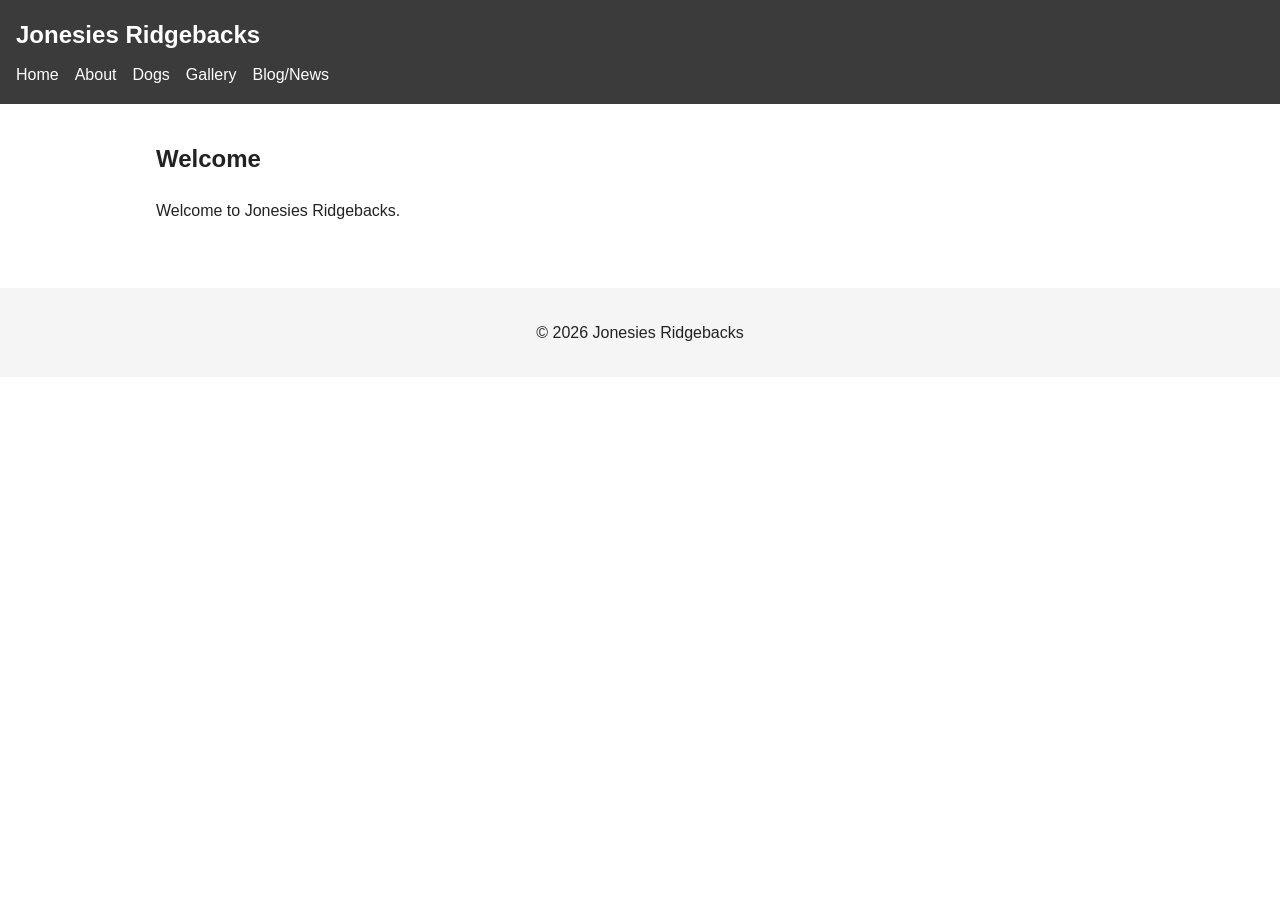
==== index.html @ 534202a7 "Initial scaffold for jonesiesridgebacks.co.uk (static HTML/CSS/JS)" ====
<!DOCTYPE html>
<html lang="en">
<head>
  <meta charset="UTF-8">
  <meta name="viewport" content="width=device-width, initial-scale=1.0">
  <title>Jonesies Ridgebacks</title>
  <meta name="description" content="Jonesies Ridgebacks - Rhodesian Ridgeback breeders">
  <link rel="stylesheet" href="css/main.css">
</head>
<body>
  <header>
    <h1>Jonesies Ridgebacks</h1>
    <nav>
      <ul>
        <li><a href="index.html">Home</a></li>
        <li><a href="about.html">About</a></li>
        <li><a href="dogs.html">Dogs</a></li>
        <li><a href="gallery.html">Gallery</a></li>
        <li><a href="blog.html">Blog/News</a></li>
      </ul>
    </nav>
  </header>
  <main>
    <section>
      <h2>Welcome</h2>
      <p>Welcome to Jonesies Ridgebacks.</p>
    </section>
  </main>
  <footer>
    <p>&copy; 2026 Jonesies Ridgebacks</p>
  </footer>
  <script src="js/main.js"></script>
</body>
</html>
---- css/main.css ----
:root {
  --bg: #ffffff;
  --text: #222222;
  --primary: #3b3b3b;
}

* {
  box-sizing: border-box;
}

body {
  margin: 0;
  font-family: -apple-system, BlinkMacSystemFont, 'Segoe UI', 'Roboto', 'Oxygen',
    'Ubuntu', 'Cantarell', 'Fira Sans', 'Droid Sans', 'Helvetica Neue',
    sans-serif;
  background: var(--bg);
  color: var(--text);
  line-height: 1.6;
}

header {
  background: var(--primary);
  color: white;
  padding: 1rem;
}

header h1 {
  margin: 0 0 0.5rem 0;
  font-size: 1.5rem;
}

nav ul {
  list-style: none;
  margin: 0;
  padding: 0;
  display: flex;
  gap: 1rem;
  flex-wrap: wrap;
}

nav a {
  color: white;
  text-decoration: none;
}

nav a:hover {
  text-decoration: underline;
}

main {
  padding: 1rem;
  max-width: 1000px;
  margin: 0 auto;
}

footer {
  background: #f5f5f5;
  text-align: center;
  padding: 1rem;
  margin-top: 2rem;
}
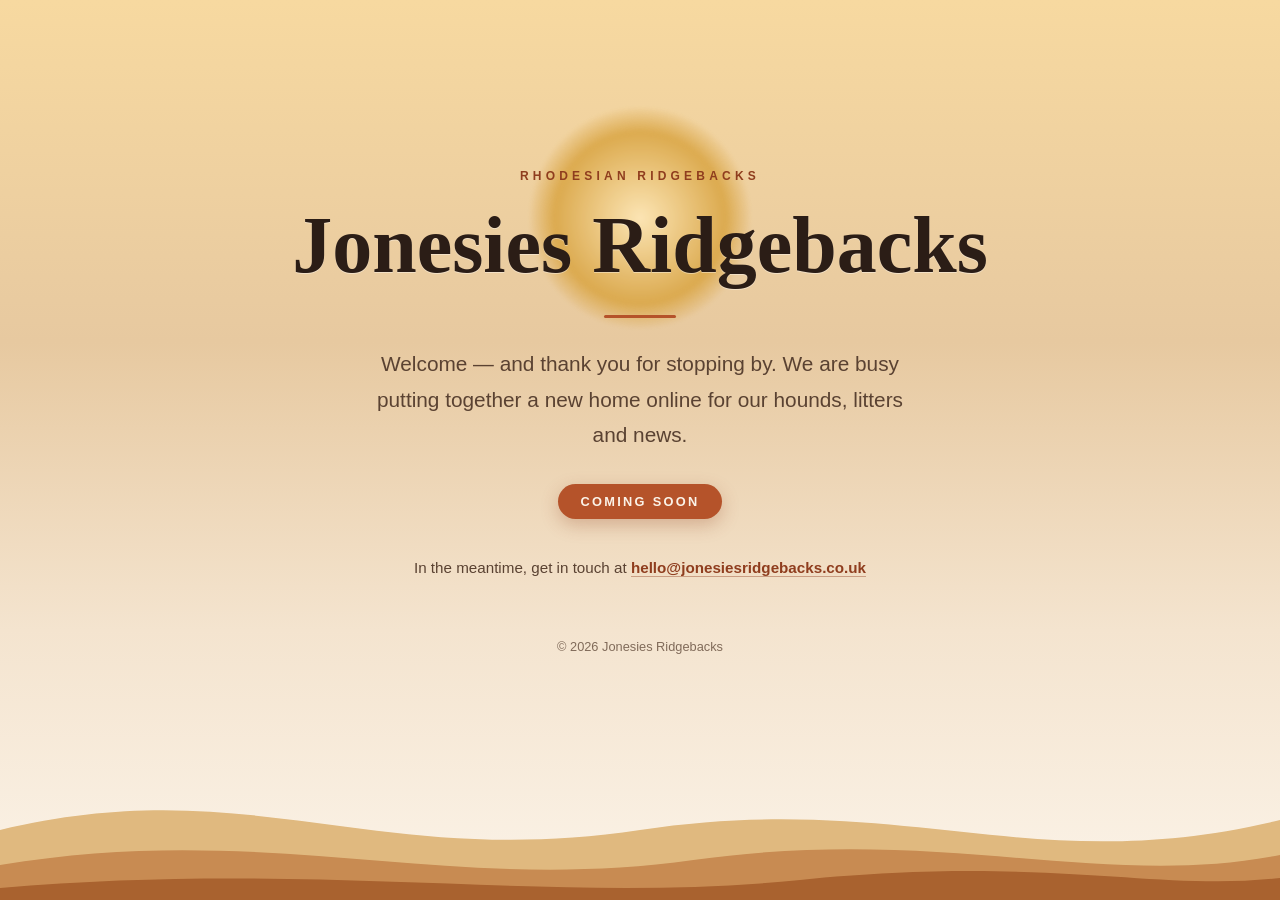
==== commit c0e08b6d: "Replace scaffold home with Saharan coming-soon landing page" ====
--- a/index.html
+++ b/index.html
@@ -3,32 +3,36 @@
 <head>
   <meta charset="UTF-8">
   <meta name="viewport" content="width=device-width, initial-scale=1.0">
-  <title>Jonesies Ridgebacks</title>
-  <meta name="description" content="Jonesies Ridgebacks - Rhodesian Ridgeback breeders">
-  <link rel="stylesheet" href="css/main.css">
+  <title>Jonesies Ridgebacks &middot; Coming Soon</title>
+  <meta name="description" content="Jonesies Ridgebacks - Rhodesian Ridgeback breeders. Our new site is coming soon.">
+  <link rel="stylesheet" href="css/landing.css">
 </head>
 <body>
-  <header>
-    <h1>Jonesies Ridgebacks</h1>
-    <nav>
-      <ul>
-        <li><a href="index.html">Home</a></li>
-        <li><a href="about.html">About</a></li>
-        <li><a href="dogs.html">Dogs</a></li>
-        <li><a href="gallery.html">Gallery</a></li>
-        <li><a href="blog.html">Blog/News</a></li>
-      </ul>
-    </nav>
-  </header>
-  <main>
-    <section>
-      <h2>Welcome</h2>
-      <p>Welcome to Jonesies Ridgebacks.</p>
-    </section>
+  <main class="landing">
+    <div class="landing__sun" aria-hidden="true"></div>
+
+    <div class="landing__content">
+      <p class="landing__eyebrow">Rhodesian Ridgebacks</p>
+      <h1 class="landing__title">Jonesies Ridgebacks</h1>
+      <div class="landing__divider" aria-hidden="true"></div>
+      <p class="landing__lead">
+        Welcome &mdash; and thank you for stopping by. We are busy putting
+        together a new home online for our hounds, litters and news.
+      </p>
+      <span class="landing__badge">Coming Soon</span>
+      <p class="landing__contact">
+        In the meantime, get in touch at
+        <a href="mailto:hello@jonesiesridgebacks.co.uk">hello@jonesiesridgebacks.co.uk</a>
+      </p>
+    </div>
+
+    <p class="landing__footer">&copy; 2026 Jonesies Ridgebacks</p>
+
+    <svg class="landing__dunes" viewBox="0 0 1440 220" preserveAspectRatio="none" aria-hidden="true">
+      <path fill="#e0b97f" d="M0,150 C280,90 420,190 720,150 C1020,110 1160,200 1440,140 L1440,220 L0,220 Z"></path>
+      <path fill="#c88b52" d="M0,185 C300,140 500,215 780,180 C1060,145 1240,210 1440,175 L1440,220 L0,220 Z"></path>
+      <path fill="#a9622f" d="M0,208 C360,180 620,225 900,200 C1180,175 1300,212 1440,198 L1440,220 L0,220 Z"></path>
+    </svg>
   </main>
-  <footer>
-    <p>&copy; 2026 Jonesies Ridgebacks</p>
-  </footer>
-  <script src="js/main.js"></script>
 </body>
 </html>
--- a/css/landing.css
+++ b/css/landing.css
@@ -0,0 +1,163 @@
+:root {
+  --sand: #e7c9a0;
+  --sand-light: #f4e4cf;
+  --cream: #fbf3e8;
+  --clay: #b5532a;
+  --clay-dark: #8f3d1e;
+  --gold: #d9a441;
+  --bark: #2b1d16;
+  --bark-soft: #5a4232;
+  --ink: #3a2a20;
+}
+
+* {
+  box-sizing: border-box;
+}
+
+html,
+body {
+  height: 100%;
+}
+
+body {
+  margin: 0;
+  font-family: 'Helvetica Neue', Helvetica, Arial, sans-serif;
+  color: var(--ink);
+  background: var(--cream);
+  -webkit-font-smoothing: antialiased;
+}
+
+.landing {
+  position: relative;
+  min-height: 100vh;
+  display: flex;
+  flex-direction: column;
+  align-items: center;
+  justify-content: center;
+  text-align: center;
+  padding: 2rem 1.5rem 6rem;
+  overflow: hidden;
+  background: linear-gradient(180deg, #f7d9a0 0%, var(--sand) 38%, var(--sand-light) 70%, var(--cream) 100%);
+}
+
+.landing__sun {
+  position: absolute;
+  top: 12%;
+  left: 50%;
+  transform: translateX(-50%);
+  width: 220px;
+  height: 220px;
+  border-radius: 50%;
+  background: radial-gradient(circle, #ffe9b8 0%, var(--gold) 55%, rgba(217, 164, 65, 0) 72%);
+  filter: blur(2px);
+  opacity: 0.85;
+  pointer-events: none;
+}
+
+.landing__dunes {
+  position: absolute;
+  left: 0;
+  right: 0;
+  bottom: 0;
+  width: 100%;
+  height: 220px;
+  display: block;
+  pointer-events: none;
+}
+
+.landing__content {
+  position: relative;
+  z-index: 1;
+  max-width: 720px;
+}
+
+.landing__eyebrow {
+  letter-spacing: 0.35em;
+  text-transform: uppercase;
+  font-size: 0.75rem;
+  font-weight: 600;
+  color: var(--clay-dark);
+  margin: 0 0 1.25rem;
+}
+
+.landing__title {
+  font-family: 'Georgia', 'Times New Roman', serif;
+  font-weight: 700;
+  font-size: clamp(2.5rem, 9vw, 5rem);
+  line-height: 1.05;
+  margin: 0;
+  color: var(--bark);
+  text-shadow: 0 1px 0 rgba(255, 255, 255, 0.4);
+}
+
+.landing__divider {
+  width: 72px;
+  height: 3px;
+  margin: 1.75rem auto;
+  background: var(--clay);
+  border-radius: 3px;
+}
+
+.landing__lead {
+  font-size: clamp(1.05rem, 3vw, 1.3rem);
+  line-height: 1.7;
+  color: var(--bark-soft);
+  margin: 0 auto 2rem;
+  max-width: 34rem;
+}
+
+.landing__badge {
+  display: inline-block;
+  padding: 0.6rem 1.4rem;
+  border-radius: 999px;
+  background: var(--clay);
+  color: var(--cream);
+  font-weight: 700;
+  letter-spacing: 0.18em;
+  text-transform: uppercase;
+  font-size: 0.8rem;
+  box-shadow: 0 6px 18px rgba(143, 61, 30, 0.28);
+}
+
+.landing__contact {
+  margin-top: 2.5rem;
+  font-size: 0.95rem;
+  color: var(--bark-soft);
+}
+
+.landing__contact a {
+  color: var(--clay-dark);
+  font-weight: 600;
+  text-decoration: none;
+  border-bottom: 1px solid rgba(143, 61, 30, 0.4);
+}
+
+.landing__contact a:hover {
+  color: var(--clay);
+}
+
+.landing__footer {
+  position: relative;
+  z-index: 1;
+  margin-top: 3rem;
+  font-size: 0.8rem;
+  color: var(--bark-soft);
+  opacity: 0.75;
+}
+
+@media (prefers-reduced-motion: no-preference) {
+  .landing__content {
+    animation: rise 1s ease-out both;
+  }
+}
+
+@keyframes rise {
+  from {
+    opacity: 0;
+    transform: translateY(18px);
+  }
+  to {
+    opacity: 1;
+    transform: translateY(0);
+  }
+}
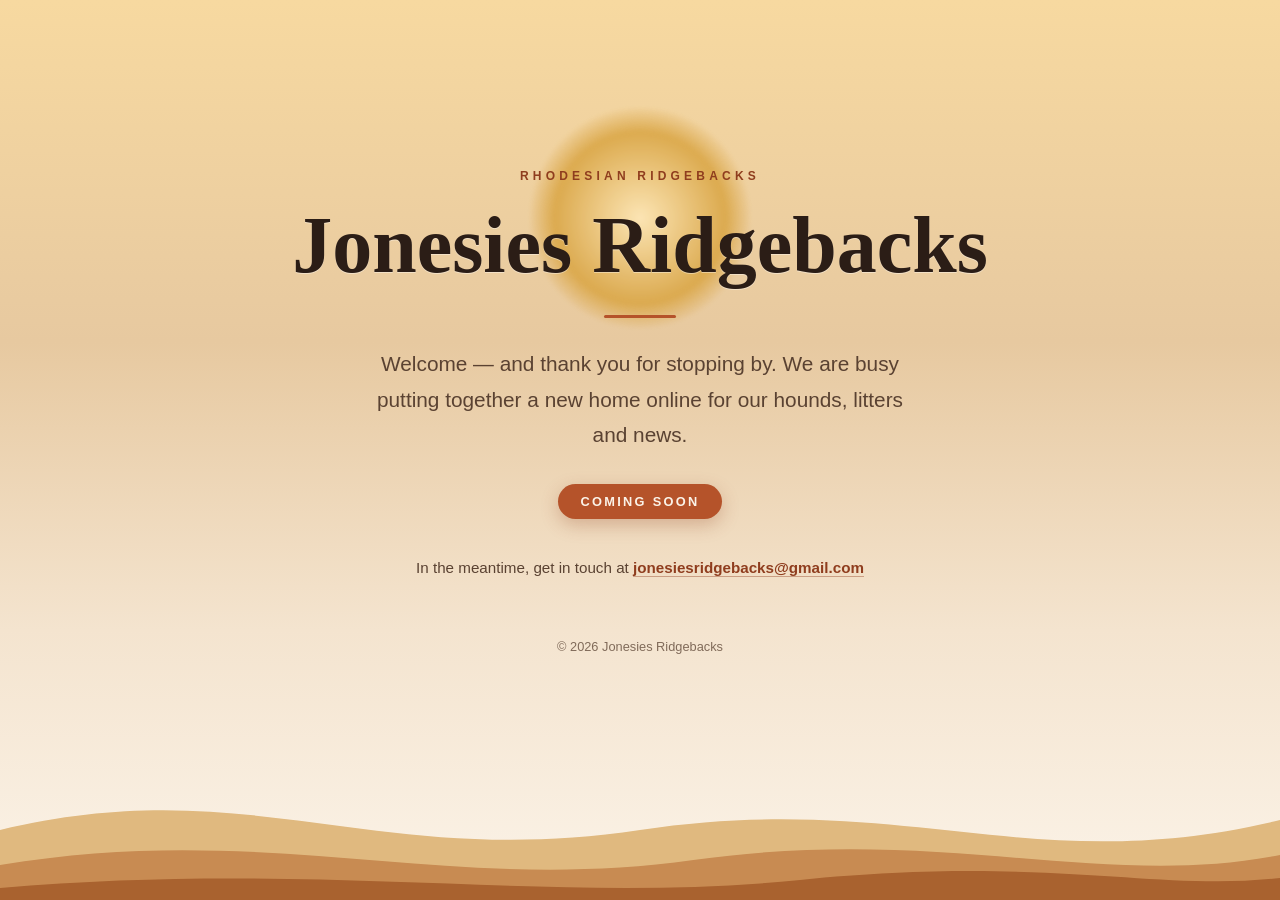
==== commit 0bcd5acf: "Use interim Gmail contact address on landing page" ====
--- a/index.html
+++ b/index.html
@@ -22,7 +22,7 @@
       <span class="landing__badge">Coming Soon</span>
       <p class="landing__contact">
         In the meantime, get in touch at
-        <a href="mailto:hello@jonesiesridgebacks.co.uk">hello@jonesiesridgebacks.co.uk</a>
+        <a href="mailto:jonesiesridgebacks@gmail.com">jonesiesridgebacks@gmail.com</a>
       </p>
     </div>
 
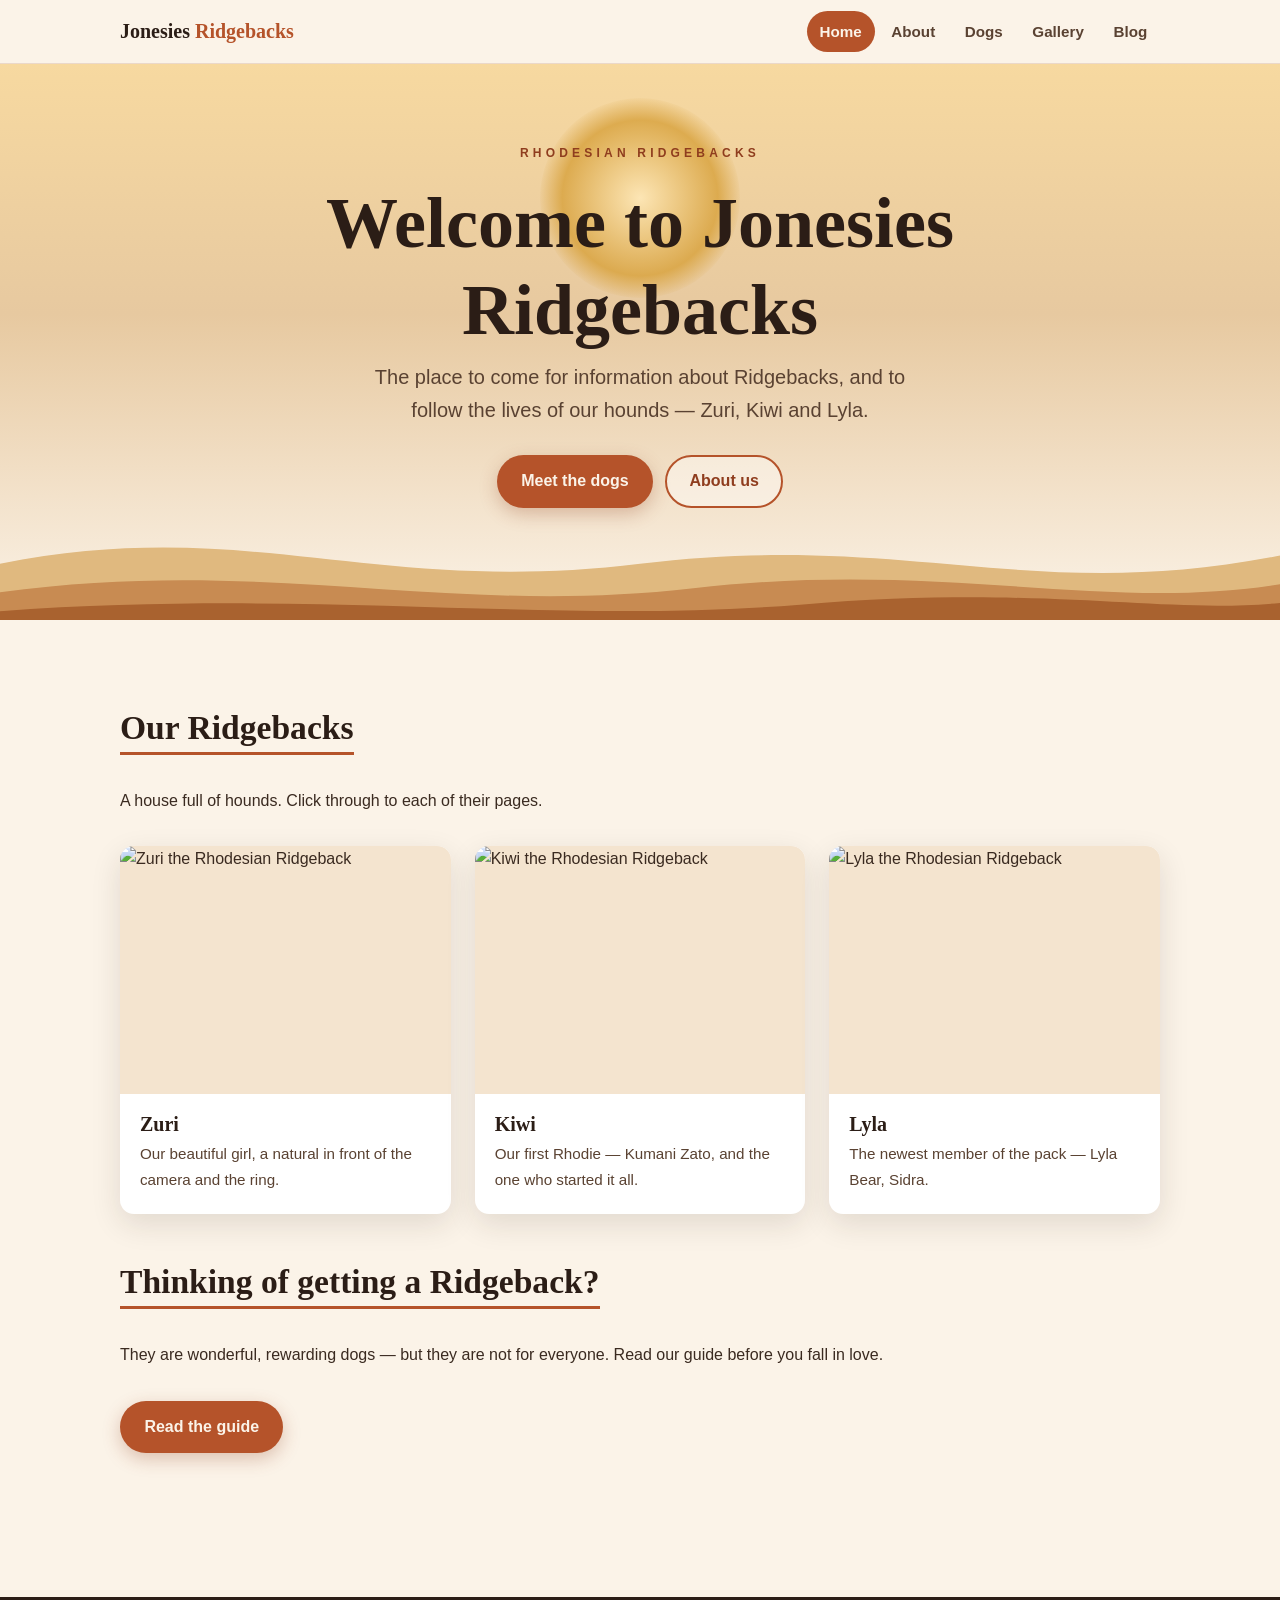
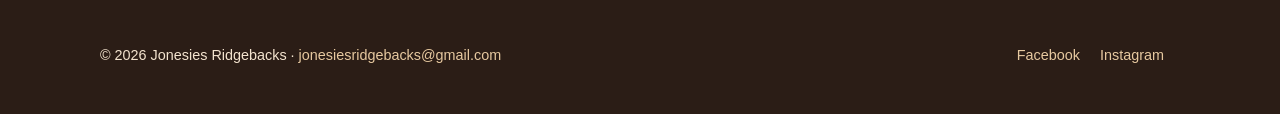
==== commit 6d4a31d8: "Rebuild site with shared nav and Saharan theme; link pages and drop junk" ====
--- a/index.html
+++ b/index.html
@@ -3,36 +3,106 @@
 <head>
   <meta charset="UTF-8">
   <meta name="viewport" content="width=device-width, initial-scale=1.0">
-  <title>Jonesies Ridgebacks &middot; Coming Soon</title>
-  <meta name="description" content="Jonesies Ridgebacks - Rhodesian Ridgeback breeders. Our new site is coming soon.">
-  <link rel="stylesheet" href="css/landing.css">
+  <title>Jonesies Ridgebacks &middot; Rhodesian Ridgebacks</title>
+  <meta name="description" content="Jonesies Ridgebacks - living with, raising and showing Rhodesian Ridgebacks. Meet Zuri, Kiwi and Lyla.">
+  <link rel="stylesheet" href="css/site.css">
 </head>
 <body>
-  <main class="landing">
-    <div class="landing__sun" aria-hidden="true"></div>
 
-    <div class="landing__content">
-      <p class="landing__eyebrow">Rhodesian Ridgebacks</p>
-      <h1 class="landing__title">Jonesies Ridgebacks</h1>
-      <div class="landing__divider" aria-hidden="true"></div>
-      <p class="landing__lead">
-        Welcome &mdash; and thank you for stopping by. We are busy putting
-        together a new home online for our hounds, litters and news.
-      </p>
-      <span class="landing__badge">Coming Soon</span>
-      <p class="landing__contact">
-        In the meantime, get in touch at
+  <header class="site-header">
+    <div class="site-header__inner">
+      <a class="brand" href="index.html">Jonesies <span>Ridgebacks</span></a>
+      <button class="nav-toggle" aria-expanded="false" aria-controls="site-nav">Menu</button>
+      <nav id="site-nav" class="site-nav" aria-label="Primary">
+        <a href="index.html" aria-current="page">Home</a>
+        <a href="about.html">About</a>
+        <a href="dogs.html">Dogs</a>
+        <a href="gallery.html">Gallery</a>
+        <a href="blog.html">Blog</a>
+      </nav>
+    </div>
+  </header>
+
+  <main>
+    <section class="hero">
+      <div class="hero__sun" aria-hidden="true"></div>
+      <div class="hero__inner">
+        <p class="hero__eyebrow">Rhodesian Ridgebacks</p>
+        <h1>Welcome to Jonesies Ridgebacks</h1>
+        <p class="hero__lead">
+          The place to come for information about Ridgebacks, and to follow the
+          lives of our hounds &mdash; Zuri, Kiwi and Lyla.
+        </p>
+        <div class="btn-row">
+          <a class="btn btn--primary" href="dogs.html">Meet the dogs</a>
+          <a class="btn btn--ghost" href="about.html">About us</a>
+        </div>
+      </div>
+      <svg class="hero__dunes" viewBox="0 0 1440 220" preserveAspectRatio="none" aria-hidden="true">
+        <path fill="#e0b97f" d="M0,150 C280,90 420,190 720,150 C1020,110 1160,200 1440,140 L1440,220 L0,220 Z"></path>
+        <path fill="#c88b52" d="M0,185 C300,140 500,215 780,180 C1060,145 1240,210 1440,175 L1440,220 L0,220 Z"></path>
+        <path fill="#a9622f" d="M0,208 C360,180 620,225 900,200 C1180,175 1300,212 1440,198 L1440,220 L0,220 Z"></path>
+      </svg>
+    </section>
+
+    <div class="page">
+      <section class="section">
+        <h2>Our Ridgebacks</h2>
+        <p class="page-header">A house full of hounds. Click through to each of their pages.</p>
+        <div class="card-grid">
+          <a class="card" href="zuri.html">
+            <div class="card__media">
+              <img data-photo="Zuri" src="images/zuricamp.jpg" alt="Zuri the Rhodesian Ridgeback">
+            </div>
+            <div class="card__body">
+              <h3>Zuri</h3>
+              <p>Our beautiful girl, a natural in front of the camera and the ring.</p>
+            </div>
+          </a>
+          <a class="card" href="kiwi.html">
+            <div class="card__media">
+              <img data-photo="Kiwi" src="images/DSCN3409.JPG" alt="Kiwi the Rhodesian Ridgeback">
+            </div>
+            <div class="card__body">
+              <h3>Kiwi</h3>
+              <p>Our first Rhodie &mdash; Kumani Zato, and the one who started it all.</p>
+            </div>
+          </a>
+          <a class="card" href="lyla.html">
+            <div class="card__media">
+              <img data-photo="Lyla" src="images/lyla_so_beautiful.jpg" alt="Lyla the Rhodesian Ridgeback">
+            </div>
+            <div class="card__body">
+              <h3>Lyla</h3>
+              <p>The newest member of the pack &mdash; Lyla Bear, Sidra.</p>
+            </div>
+          </a>
+        </div>
+      </section>
+
+      <section class="section">
+        <h2>Thinking of getting a Ridgeback?</h2>
+        <p class="page-header">
+          They are wonderful, rewarding dogs &mdash; but they are not for everyone.
+          Read our guide before you fall in love.
+        </p>
+        <a class="btn btn--primary" href="about.html">Read the guide</a>
+      </section>
+    </div>
+  </main>
+
+  <footer class="site-footer">
+    <div class="site-footer__inner">
+      <p>&copy; 2026 Jonesies Ridgebacks &middot;
         <a href="mailto:jonesiesridgebacks@gmail.com">jonesiesridgebacks@gmail.com</a>
       </p>
+      <p>
+        <a href="https://www.facebook.com/jonesies.ridgebacks/">Facebook</a>
+        <a href="https://instagram.com/jonesiesridgebacks/">Instagram</a>
+      </p>
     </div>
+  </footer>
 
-    <p class="landing__footer">&copy; 2026 Jonesies Ridgebacks</p>
-
-    <svg class="landing__dunes" viewBox="0 0 1440 220" preserveAspectRatio="none" aria-hidden="true">
-      <path fill="#e0b97f" d="M0,150 C280,90 420,190 720,150 C1020,110 1160,200 1440,140 L1440,220 L0,220 Z"></path>
-      <path fill="#c88b52" d="M0,185 C300,140 500,215 780,180 C1060,145 1240,210 1440,175 L1440,220 L0,220 Z"></path>
-      <path fill="#a9622f" d="M0,208 C360,180 620,225 900,200 C1180,175 1300,212 1440,198 L1440,220 L0,220 Z"></path>
-    </svg>
-  </main>
+  <script src="js/main.js"></script>
 </body>
 </html>
--- a/css/site.css
+++ b/css/site.css
@@ -0,0 +1,572 @@
+/* Jonesies Ridgebacks - shared Saharan theme */
+
+:root {
+  --sand: #e7c9a0;
+  --sand-light: #f4e4cf;
+  --cream: #fbf3e8;
+  --clay: #b5532a;
+  --clay-dark: #8f3d1e;
+  --gold: #d9a441;
+  --bark: #2b1d16;
+  --bark-soft: #5a4232;
+  --ink: #3a2a20;
+  --maxw: 1080px;
+  --radius: 14px;
+  --shadow: 0 10px 30px rgba(43, 29, 22, 0.12);
+}
+
+* {
+  box-sizing: border-box;
+}
+
+html {
+  scroll-behavior: smooth;
+}
+
+body {
+  margin: 0;
+  font-family: 'Helvetica Neue', Helvetica, Arial, sans-serif;
+  color: var(--ink);
+  background: var(--cream);
+  line-height: 1.65;
+  -webkit-font-smoothing: antialiased;
+}
+
+img {
+  max-width: 100%;
+  display: block;
+}
+
+a {
+  color: var(--clay-dark);
+}
+
+h1,
+h2,
+h3,
+h4 {
+  font-family: Georgia, 'Times New Roman', serif;
+  color: var(--bark);
+  line-height: 1.2;
+  margin: 0 0 0.5em;
+}
+
+h1 {
+  font-size: clamp(2rem, 5vw, 3rem);
+}
+
+h2 {
+  font-size: clamp(1.5rem, 3.5vw, 2.1rem);
+}
+
+h3 {
+  font-size: 1.25rem;
+}
+
+/* ---------- Header / nav ---------- */
+
+.site-header {
+  position: sticky;
+  top: 0;
+  z-index: 50;
+  background: rgba(251, 243, 232, 0.95);
+  backdrop-filter: blur(6px);
+  border-bottom: 1px solid rgba(143, 61, 30, 0.15);
+}
+
+.site-header__inner {
+  position: relative;
+  max-width: var(--maxw);
+  margin: 0 auto;
+  padding: 0.7rem 1.25rem;
+  display: flex;
+  align-items: center;
+  gap: 1rem;
+}
+
+.brand {
+  font-family: Georgia, serif;
+  font-weight: 700;
+  font-size: 1.25rem;
+  color: var(--bark);
+  text-decoration: none;
+}
+
+.brand span {
+  color: var(--clay);
+}
+
+.nav-toggle {
+  display: none;
+  margin-left: auto;
+  background: none;
+  border: 1px solid rgba(143, 61, 30, 0.3);
+  border-radius: 10px;
+  padding: 0.4rem 0.7rem;
+  font: inherit;
+  font-weight: 600;
+  color: var(--clay-dark);
+  cursor: pointer;
+}
+
+.site-nav {
+  margin-left: auto;
+  display: flex;
+  gap: 0.25rem;
+  flex-wrap: wrap;
+}
+
+.site-nav a {
+  padding: 0.5rem 0.8rem;
+  border-radius: 999px;
+  text-decoration: none;
+  color: var(--bark-soft);
+  font-weight: 600;
+  font-size: 0.95rem;
+}
+
+.site-nav a:hover {
+  background: var(--sand-light);
+  color: var(--clay-dark);
+}
+
+.site-nav a[aria-current='page'] {
+  background: var(--clay);
+  color: var(--cream);
+}
+
+@media (max-width: 700px) {
+  .nav-toggle {
+    display: inline-flex;
+  }
+
+  .site-nav {
+    display: none;
+    position: absolute;
+    left: 0;
+    right: 0;
+    top: 100%;
+    background: var(--cream);
+    flex-direction: column;
+    padding: 0.5rem 1.25rem 1rem;
+    border-bottom: 1px solid rgba(143, 61, 30, 0.15);
+  }
+
+  .site-nav.is-open {
+    display: flex;
+  }
+
+  .site-nav a {
+    padding: 0.7rem 0.8rem;
+  }
+}
+
+/* ---------- Layout ---------- */
+
+.page {
+  max-width: var(--maxw);
+  margin: 0 auto;
+  padding: 2.5rem 1.25rem 3rem;
+}
+
+.page-header {
+  margin-bottom: 2rem;
+}
+
+.page-header p {
+  font-size: 1.1rem;
+  color: var(--bark-soft);
+  max-width: 42rem;
+}
+
+.section {
+  margin: 3rem 0;
+}
+
+.section > h2 {
+  border-bottom: 3px solid var(--clay);
+  display: inline-block;
+  padding-bottom: 0.25rem;
+}
+
+/* ---------- Hero ---------- */
+
+.hero {
+  position: relative;
+  overflow: hidden;
+  text-align: center;
+  padding: 5rem 1.5rem 7rem;
+  background: linear-gradient(180deg, #f7d9a0 0%, var(--sand) 45%, var(--cream) 100%);
+}
+
+.hero__sun {
+  position: absolute;
+  top: 6%;
+  left: 50%;
+  transform: translateX(-50%);
+  width: 200px;
+  height: 200px;
+  border-radius: 50%;
+  background: radial-gradient(circle, #ffe9b8 0%, var(--gold) 55%, rgba(217, 164, 65, 0) 72%);
+  opacity: 0.85;
+  pointer-events: none;
+}
+
+.hero__inner {
+  position: relative;
+  z-index: 1;
+  max-width: 720px;
+  margin: 0 auto;
+}
+
+.hero__eyebrow {
+  letter-spacing: 0.35em;
+  text-transform: uppercase;
+  font-size: 0.75rem;
+  font-weight: 600;
+  color: var(--clay-dark);
+  margin: 0 0 1rem;
+}
+
+.hero h1 {
+  font-size: clamp(2.5rem, 8vw, 4.5rem);
+  margin-bottom: 0.5rem;
+}
+
+.hero__lead {
+  font-size: clamp(1.05rem, 3vw, 1.25rem);
+  color: var(--bark-soft);
+  max-width: 36rem;
+  margin: 0 auto 1.75rem;
+}
+
+.hero__dunes {
+  position: absolute;
+  left: 0;
+  right: 0;
+  bottom: -1px;
+  width: 100%;
+  height: 180px;
+  display: block;
+  pointer-events: none;
+}
+
+/* ---------- Buttons ---------- */
+
+.btn {
+  display: inline-block;
+  padding: 0.7rem 1.4rem;
+  border-radius: 999px;
+  font-weight: 700;
+  text-decoration: none;
+  border: 2px solid transparent;
+  transition: transform 0.15s ease, background 0.15s ease;
+}
+
+.btn:hover {
+  transform: translateY(-2px);
+}
+
+.btn--primary {
+  background: var(--clay);
+  color: var(--cream);
+  box-shadow: 0 6px 18px rgba(143, 61, 30, 0.28);
+}
+
+.btn--ghost {
+  border-color: var(--clay);
+  color: var(--clay-dark);
+  background: rgba(255, 255, 255, 0.4);
+}
+
+.btn-row {
+  display: flex;
+  gap: 0.75rem;
+  flex-wrap: wrap;
+  justify-content: center;
+}
+
+/* ---------- Cards ---------- */
+
+.card-grid {
+  display: grid;
+  grid-template-columns: repeat(auto-fit, minmax(240px, 1fr));
+  gap: 1.5rem;
+}
+
+.card {
+  background: #fff;
+  border-radius: var(--radius);
+  overflow: hidden;
+  box-shadow: var(--shadow);
+  text-decoration: none;
+  color: inherit;
+  display: flex;
+  flex-direction: column;
+}
+
+.card__media {
+  aspect-ratio: 4 / 3;
+  background: var(--sand-light);
+  overflow: hidden;
+}
+
+.card__media img {
+  width: 100%;
+  height: 100%;
+  object-fit: cover;
+  transition: transform 0.3s ease;
+}
+
+.card:hover .card__media img {
+  transform: scale(1.05);
+}
+
+.card__body {
+  padding: 1.1rem 1.25rem 1.4rem;
+}
+
+.card__body h3 {
+  margin-bottom: 0.35rem;
+}
+
+.card__body p {
+  margin: 0;
+  color: var(--bark-soft);
+  font-size: 0.95rem;
+}
+
+/* ---------- Galleries ---------- */
+
+.dog-gallery {
+  display: grid;
+  grid-template-columns: repeat(auto-fill, minmax(220px, 1fr));
+  gap: 1rem;
+}
+
+.dog-gallery figure {
+  margin: 0;
+  border-radius: var(--radius);
+  overflow: hidden;
+  background: var(--sand-light);
+  box-shadow: var(--shadow);
+}
+
+.dog-gallery img {
+  width: 100%;
+  height: 100%;
+  aspect-ratio: 4 / 3;
+  object-fit: cover;
+}
+
+.photo-placeholder {
+  aspect-ratio: 4 / 3;
+  display: flex;
+  flex-direction: column;
+  align-items: center;
+  justify-content: center;
+  gap: 0.25rem;
+  text-align: center;
+  padding: 1rem;
+  background: repeating-linear-gradient(45deg, #f4e4cf, #f4e4cf 12px, #efdabb 12px, #efdabb 24px);
+  color: var(--bark-soft);
+}
+
+.photo-placeholder span {
+  font-weight: 700;
+  color: var(--clay-dark);
+}
+
+.photo-placeholder small {
+  font-size: 0.72rem;
+  opacity: 0.8;
+  word-break: break-all;
+}
+
+/* ---------- Article / guide ---------- */
+
+.prose {
+  max-width: 46rem;
+}
+
+.prose p {
+  margin: 0 0 1rem;
+}
+
+.prose ul,
+.prose ol {
+  padding-left: 1.25rem;
+  margin: 0 0 1rem;
+}
+
+.prose li {
+  margin-bottom: 0.4rem;
+}
+
+.prose figure {
+  margin: 1.5rem 0;
+  border-radius: var(--radius);
+  overflow: hidden;
+  box-shadow: var(--shadow);
+}
+
+.prose iframe {
+  width: 100%;
+  aspect-ratio: 16 / 9;
+  border: 0;
+  border-radius: var(--radius);
+}
+
+.accordion {
+  margin: 1.5rem 0;
+}
+
+.accordion-item {
+  background: #fff;
+  border-radius: var(--radius);
+  box-shadow: var(--shadow);
+  margin-bottom: 0.75rem;
+  overflow: hidden;
+}
+
+.accordion-item > summary {
+  cursor: pointer;
+  list-style: none;
+  padding: 1rem 1.25rem;
+  font-family: Georgia, serif;
+  font-weight: 700;
+  color: var(--bark);
+  display: flex;
+  justify-content: space-between;
+  gap: 1rem;
+}
+
+.accordion-item > summary::-webkit-details-marker {
+  display: none;
+}
+
+.accordion-item > summary::after {
+  content: '+';
+  color: var(--clay);
+  font-size: 1.4rem;
+  line-height: 1;
+}
+
+.accordion-item[open] > summary::after {
+  content: '\2013';
+}
+
+.accordion-body {
+  padding: 0 1.25rem 1.25rem;
+}
+
+/* ---------- Bio strip ---------- */
+
+.bio {
+  display: flex;
+  gap: 1.5rem;
+  align-items: center;
+  background: var(--sand-light);
+  border-radius: var(--radius);
+  padding: 1.5rem;
+  flex-wrap: wrap;
+}
+
+.bio__avatar {
+  width: 120px;
+  height: 120px;
+  border-radius: 50%;
+  object-fit: cover;
+  border: 4px solid #fff;
+  box-shadow: var(--shadow);
+  flex-shrink: 0;
+}
+
+.bio p {
+  margin: 0;
+}
+
+/* ---------- Dog page nav ---------- */
+
+.dog-nav {
+  display: flex;
+  gap: 0.75rem;
+  flex-wrap: wrap;
+  margin-top: 2.5rem;
+  padding-top: 1.5rem;
+  border-top: 1px solid rgba(143, 61, 30, 0.2);
+}
+
+/* ---------- Recent posts ---------- */
+
+.post-list {
+  display: grid;
+  grid-template-columns: repeat(auto-fit, minmax(260px, 1fr));
+  gap: 1.5rem;
+}
+
+.post-item {
+  background: #fff;
+  border-radius: var(--radius);
+  padding: 1.25rem;
+  box-shadow: var(--shadow);
+}
+
+.post-item .post-title {
+  font-family: Georgia, serif;
+  font-size: 1.15rem;
+  font-weight: 700;
+  text-decoration: none;
+  color: var(--bark);
+  display: block;
+  margin-bottom: 0.25rem;
+}
+
+.post-item .post-meta {
+  font-size: 0.8rem;
+  color: var(--bark-soft);
+  margin-bottom: 0.6rem;
+}
+
+.post-item p {
+  margin: 0;
+  font-size: 0.95rem;
+  color: var(--bark-soft);
+}
+
+/* ---------- Footer ---------- */
+
+.site-footer {
+  background: var(--bark);
+  color: var(--sand-light);
+  margin-top: 3rem;
+  padding: 2rem 1.25rem;
+}
+
+.site-footer__inner {
+  max-width: var(--maxw);
+  margin: 0 auto;
+  display: flex;
+  justify-content: space-between;
+  gap: 1rem;
+  flex-wrap: wrap;
+  align-items: center;
+  font-size: 0.9rem;
+}
+
+.site-footer a {
+  color: var(--sand);
+  text-decoration: none;
+  margin-right: 1rem;
+}
+
+.site-footer a:hover {
+  text-decoration: underline;
+}
+
+@media (max-width: 600px) {
+  .site-footer__inner {
+    flex-direction: column;
+    align-items: flex-start;
+  }
+}
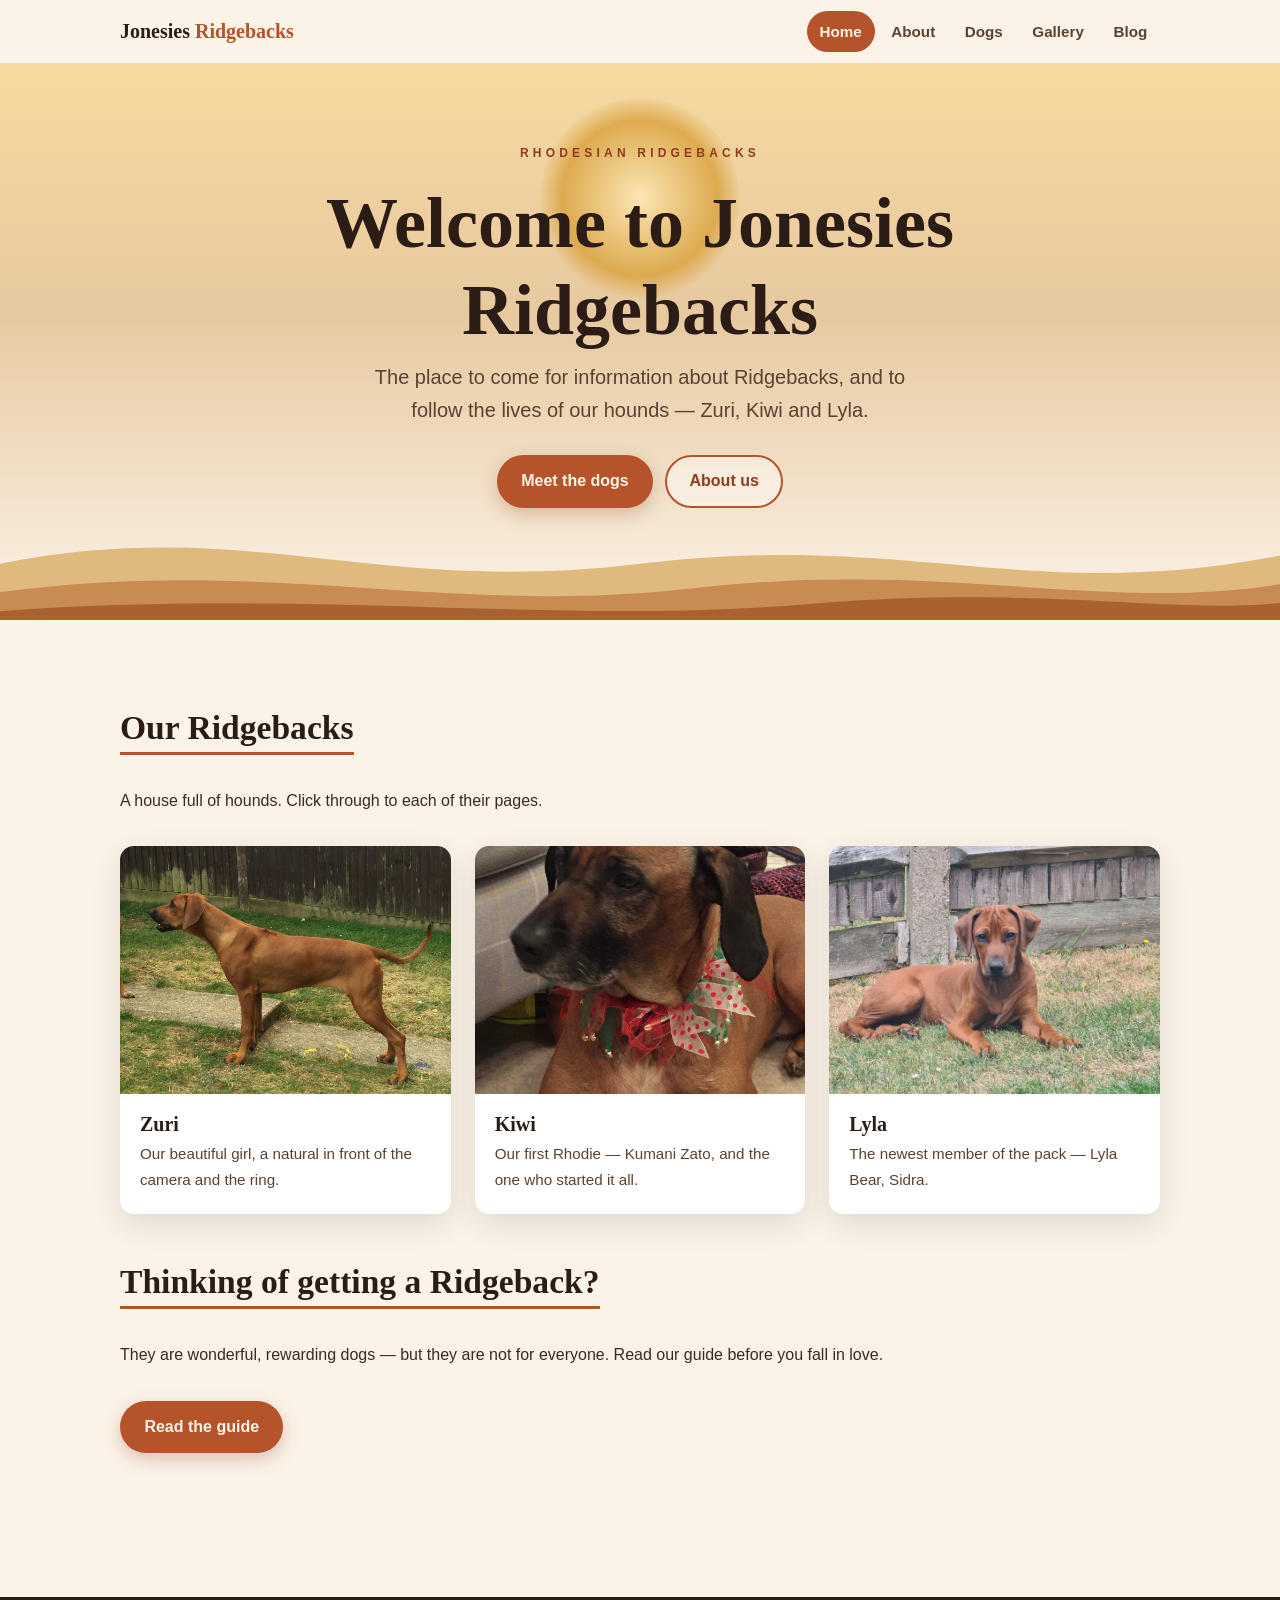
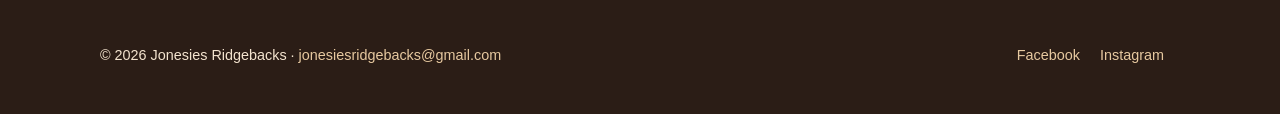
==== commit 8cac9f43: "Use dedicated portrait as the main photo for each dog Point the dog cards on the home and Dogs pages" ====
--- a/index.html
+++ b/index.html
@@ -1,11 +1,46 @@
 <!DOCTYPE html>
-<html lang="en">
+<html lang="en-GB">
 <head>
   <meta charset="UTF-8">
   <meta name="viewport" content="width=device-width, initial-scale=1.0">
   <title>Jonesies Ridgebacks &middot; Rhodesian Ridgebacks</title>
   <meta name="description" content="Jonesies Ridgebacks - living with, raising and showing Rhodesian Ridgebacks. Meet Zuri, Kiwi and Lyla.">
   <link rel="stylesheet" href="css/site.css">
+  <link rel="canonical" href="https://jonesiesridgebacks.co.uk/">
+  <link rel="icon" type="image/svg+xml" href="/favicon.svg">
+  <meta name="robots" content="index, follow">
+  <meta name="theme-color" content="#b5532a">
+  <meta name="author" content="Steven Jones">
+  <meta property="og:site_name" content="Jonesies Ridgebacks">
+  <meta property="og:type" content="website">
+  <meta property="og:locale" content="en_GB">
+  <meta property="og:title" content="Jonesies Ridgebacks &middot; Rhodesian Ridgebacks">
+  <meta property="og:description" content="Living with, raising and showing Rhodesian Ridgebacks. Meet Zuri, Kiwi and Lyla.">
+  <meta property="og:url" content="https://jonesiesridgebacks.co.uk/">
+  <meta property="og:image" content="https://res.cloudinary.com/drpgpzh1d/image/upload/v1602072969/Rhodesian-Ridgeback-kiw-zuri_2_truirp.jpg">
+  <meta name="twitter:card" content="summary_large_image">
+  <meta name="twitter:title" content="Jonesies Ridgebacks &middot; Rhodesian Ridgebacks">
+  <meta name="twitter:description" content="Living with, raising and showing Rhodesian Ridgebacks. Meet Zuri, Kiwi and Lyla.">
+  <meta name="twitter:image" content="https://res.cloudinary.com/drpgpzh1d/image/upload/v1602072969/Rhodesian-Ridgeback-kiw-zuri_2_truirp.jpg">
+  <script type="application/ld+json">
+  {
+    "@context": "https://schema.org",
+    "@type": "WebSite",
+    "name": "Jonesies Ridgebacks",
+    "url": "https://jonesiesridgebacks.co.uk/",
+    "description": "Living with, raising and showing Rhodesian Ridgebacks.",
+    "inLanguage": "en-GB",
+    "publisher": {
+      "@type": "Organization",
+      "name": "Jonesies Ridgebacks",
+      "logo": "https://jonesiesridgebacks.co.uk/favicon.svg",
+      "sameAs": [
+        "https://www.facebook.com/jonesies.ridgebacks/",
+        "https://instagram.com/jonesiesridgebacks/"
+      ]
+    }
+  }
+  </script>
 </head>
 <body>
 
@@ -52,7 +87,7 @@
         <div class="card-grid">
           <a class="card" href="zuri.html">
             <div class="card__media">
-              <img data-photo="Zuri" src="images/zuricamp.jpg" alt="Zuri the Rhodesian Ridgeback">
+              <img data-photo="Zuri" src="images/zuri.png" alt="Zuri the Rhodesian Ridgeback">
             </div>
             <div class="card__body">
               <h3>Zuri</h3>
@@ -61,7 +96,7 @@
           </a>
           <a class="card" href="kiwi.html">
             <div class="card__media">
-              <img data-photo="Kiwi" src="images/DSCN3409.JPG" alt="Kiwi the Rhodesian Ridgeback">
+              <img data-photo="Kiwi" src="images/kiwi.png" alt="Kiwi the Rhodesian Ridgeback">
             </div>
             <div class="card__body">
               <h3>Kiwi</h3>
@@ -70,7 +105,7 @@
           </a>
           <a class="card" href="lyla.html">
             <div class="card__media">
-              <img data-photo="Lyla" src="images/lyla_so_beautiful.jpg" alt="Lyla the Rhodesian Ridgeback">
+              <img data-photo="Lyla" src="images/lyla.png" alt="Lyla the Rhodesian Ridgeback">
             </div>
             <div class="card__body">
               <h3>Lyla</h3>
